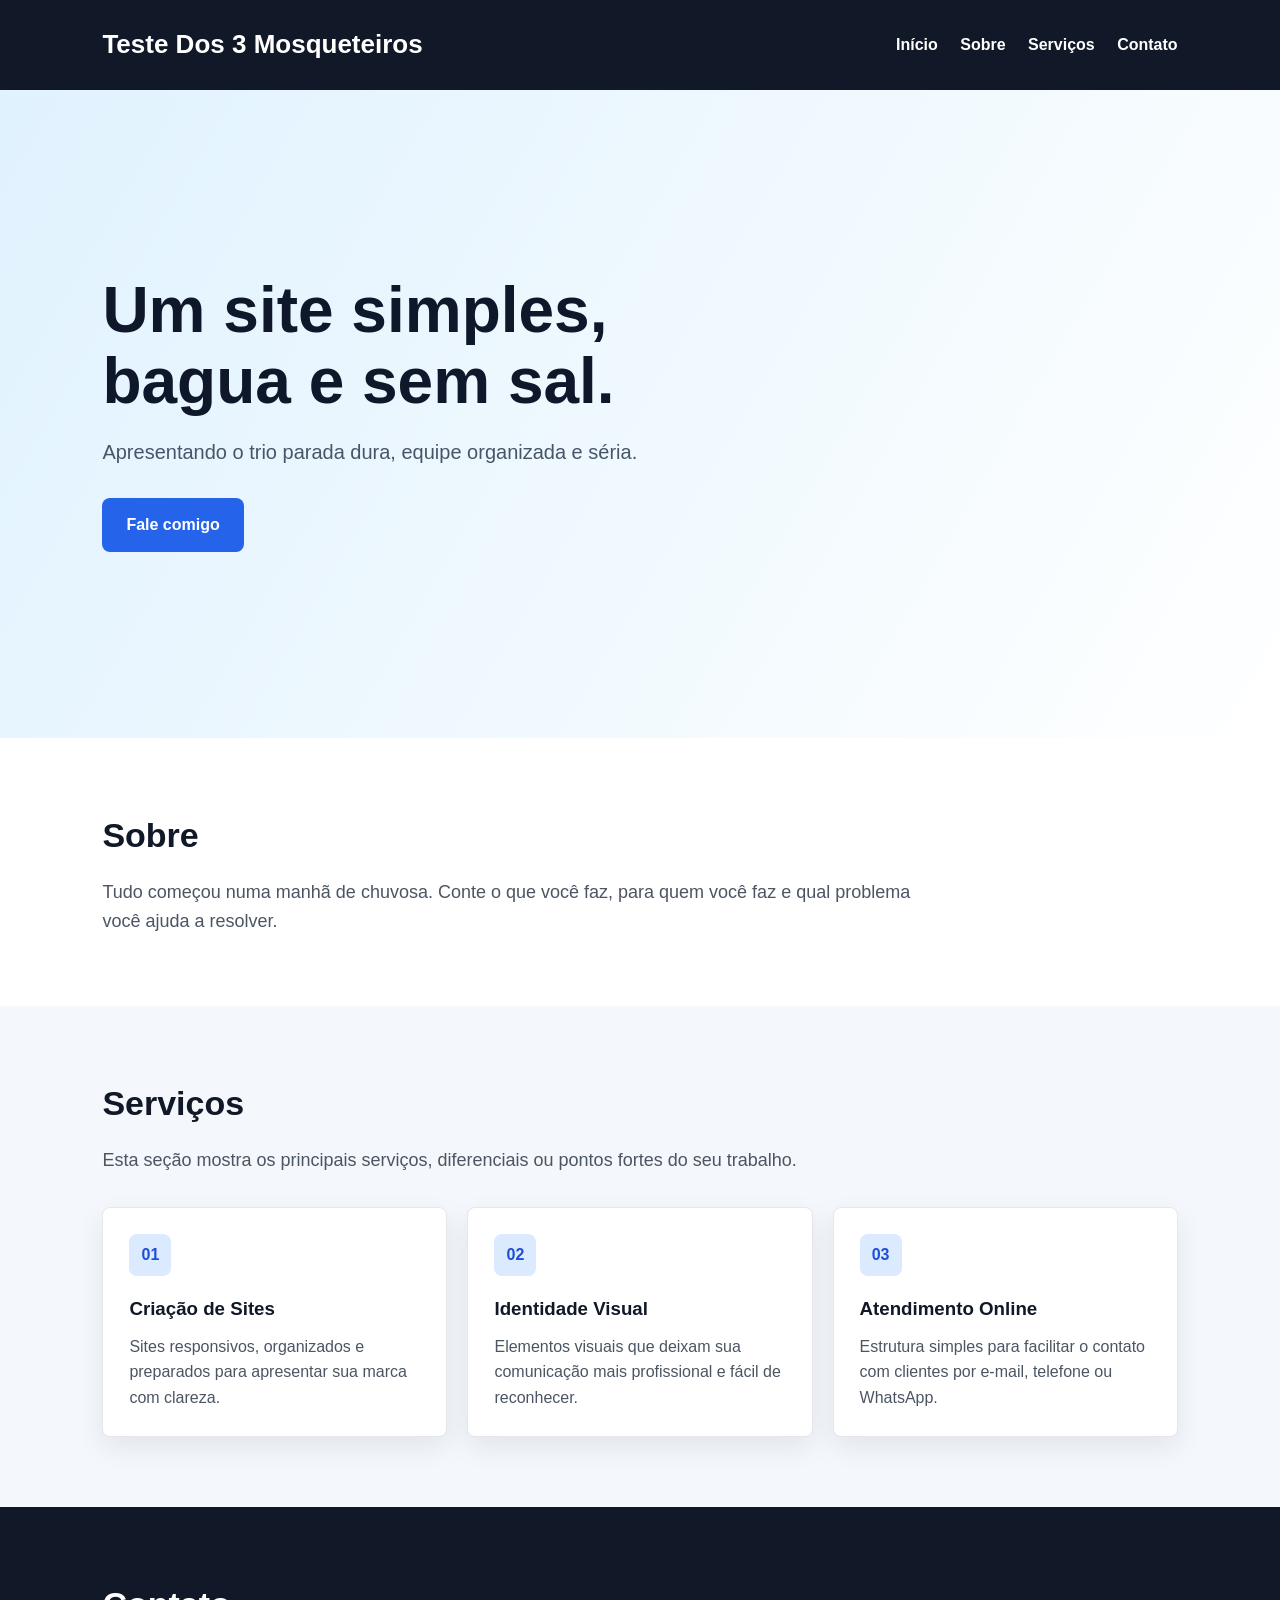
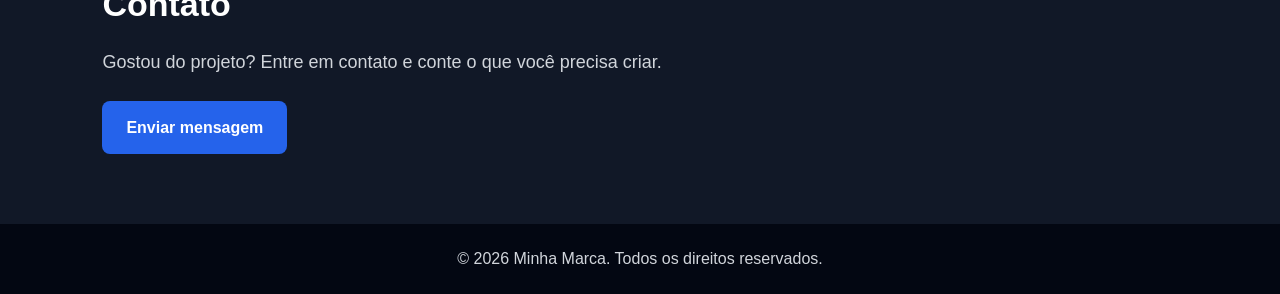
==== Site_TesteGit.html.html @ e8c852d2 "Agora Vai" ====
<!DOCTYPE html>
<html lang="pt-BR">
<head>
  <meta charset="UTF-8">
  <meta name="viewport" content="width=device-width, initial-scale=1.0">
  <title>Meu Site</title>
  <style>
    * {
      box-sizing: border-box;
      margin: 0;
      padding: 0;
    }

    body {
      font-family: Arial, sans-serif;
      background: #f4f7fb;
      color: #1f2937;
      line-height: 1.6;
    }

    header {
      background: #111827;
      color: #ffffff;
      padding: 24px 8%;
      display: flex;
      justify-content: space-between;
      align-items: center;
      gap: 20px;
      flex-wrap: wrap;
    }

    header h1 {
      font-size: 26px;
    }

    nav a {
      color: #ffffff;
      text-decoration: none;
      margin-left: 18px;
      font-weight: bold;
    }

    .inicio {
      min-height: 72vh;
      padding: 80px 8%;
      display: flex;
      align-items: center;
      background: linear-gradient(120deg, #e0f2fe, #ffffff);
    }

    .inicio-conteudo {
      max-width: 680px;
    }

    .inicio h2 {
      font-size: clamp(36px, 6vw, 64px);
      line-height: 1.1;
      margin-bottom: 20px;
      color: #0f172a;
    }

    .inicio p {
      font-size: 20px;
      margin-bottom: 30px;
      color: #475569;
    }

    .botao {
      display: inline-block;
      background: #2563eb;
      color: #ffffff;
      padding: 14px 24px;
      border-radius: 8px;
      text-decoration: none;
      font-weight: bold;
    }

    .sobre {
      padding: 70px 8%;
      background: #ffffff;
    }

    .sobre h2,
    .servicos h2,
    .contato h2 {
      font-size: 34px;
      margin-bottom: 16px;
      color: #111827;
    }

    .sobre p {
      max-width: 850px;
      color: #4b5563;
      font-size: 18px;
    }

    .servicos {
      padding: 70px 8%;
      background: #f4f7fb;
    }

    .servicos-intro {
      max-width: 760px;
      margin-bottom: 32px;
      color: #4b5563;
      font-size: 18px;
    }

    .cards {
      display: grid;
      grid-template-columns: repeat(auto-fit, minmax(220px, 1fr));
      gap: 20px;
    }

    .card {
      background: #ffffff;
      padding: 26px;
      border-radius: 8px;
      border: 1px solid #e5e7eb;
      box-shadow: 0 10px 28px rgba(15, 23, 42, 0.08);
    }

    .card span {
      display: inline-flex;
      width: 42px;
      height: 42px;
      align-items: center;
      justify-content: center;
      border-radius: 8px;
      background: #dbeafe;
      color: #1d4ed8;
      font-weight: bold;
      margin-bottom: 18px;
    }

    .card h3 {
      margin-bottom: 10px;
      color: #111827;
    }

    .card p {
      color: #4b5563;
    }

    .contato {
      padding: 70px 8%;
      background: #111827;
      color: #ffffff;
    }

    .contato h2 {
      color: #ffffff;
    }

    .contato p {
      max-width: 680px;
      margin-bottom: 24px;
      color: #d1d5db;
      font-size: 18px;
    }

    .contato a {
      color: #ffffff;
    }

    footer {
      padding: 22px 8%;
      text-align: center;
      background: #030712;
      color: #d1d5db;
    }

    @media (max-width: 640px) {
      header {
        align-items: flex-start;
      }

      nav a {
        display: inline-block;
        margin: 8px 12px 0 0;
      }

      .inicio,
      .sobre,
      .servicos,
      .contato {
        padding-left: 24px;
        padding-right: 24px;
      }
    }
  </style>
</head>
<body>
  <header>
    <h1>Teste Dos 3 Mosqueteiros</h1>
    <nav>
      <a href="#inicio">Início</a>
      <a href="#sobre">Sobre</a>
      <a href="#servicos">Serviços</a>
      <a href="#contato">Contato</a>
    </nav>
  </header>

  <main>
    <section class="inicio" id="inicio">
      <div class="inicio-conteudo">
        <h2>Um site simples, bagua e sem sal.</h2>
        <p>Apresentando o trio parada dura, equipe organizada e séria.</p>
        <a class="botao" href="#contato">Fale comigo</a>
      </div>
    </section>

    <section class="sobre" id="sobre">
      <h2>Sobre</h2>
      <p>
        Tudo começou numa manhã de chuvosa.
        Conte o que você faz, para quem você faz e qual problema você ajuda a resolver.
      </p>
    </section>

    <section class="servicos" id="servicos">
      <h2>Serviços</h2>
      <p class="servicos-intro">
        Esta seção mostra os principais serviços, diferenciais ou pontos fortes do seu trabalho.
      </p>

      <div class="cards">
        <article class="card">
          <span>01</span>
          <h3>Criação de Sites</h3>
          <p>Sites responsivos, organizados e preparados para apresentar sua marca com clareza.</p>
        </article>

        <article class="card">
          <span>02</span>
          <h3>Identidade Visual</h3>
          <p>Elementos visuais que deixam sua comunicação mais profissional e fácil de reconhecer.</p>
        </article>

        <article class="card">
          <span>03</span>
          <h3>Atendimento Online</h3>
          <p>Estrutura simples para facilitar o contato com clientes por e-mail, telefone ou WhatsApp.</p>
        </article>
      </div>
    </section>

    <section class="contato" id="contato">
      <h2>Contato</h2>
      <p>Gostou do projeto? Entre em contato e conte o que você precisa criar.</p>
      <a class="botao" href="mailto:contato@email.com">Enviar mensagem</a>
    </section>
  </main>

  <footer>
    <p>&copy; 2026 Minha Marca. Todos os direitos reservados.</p>
  </footer>
</body>
</html>
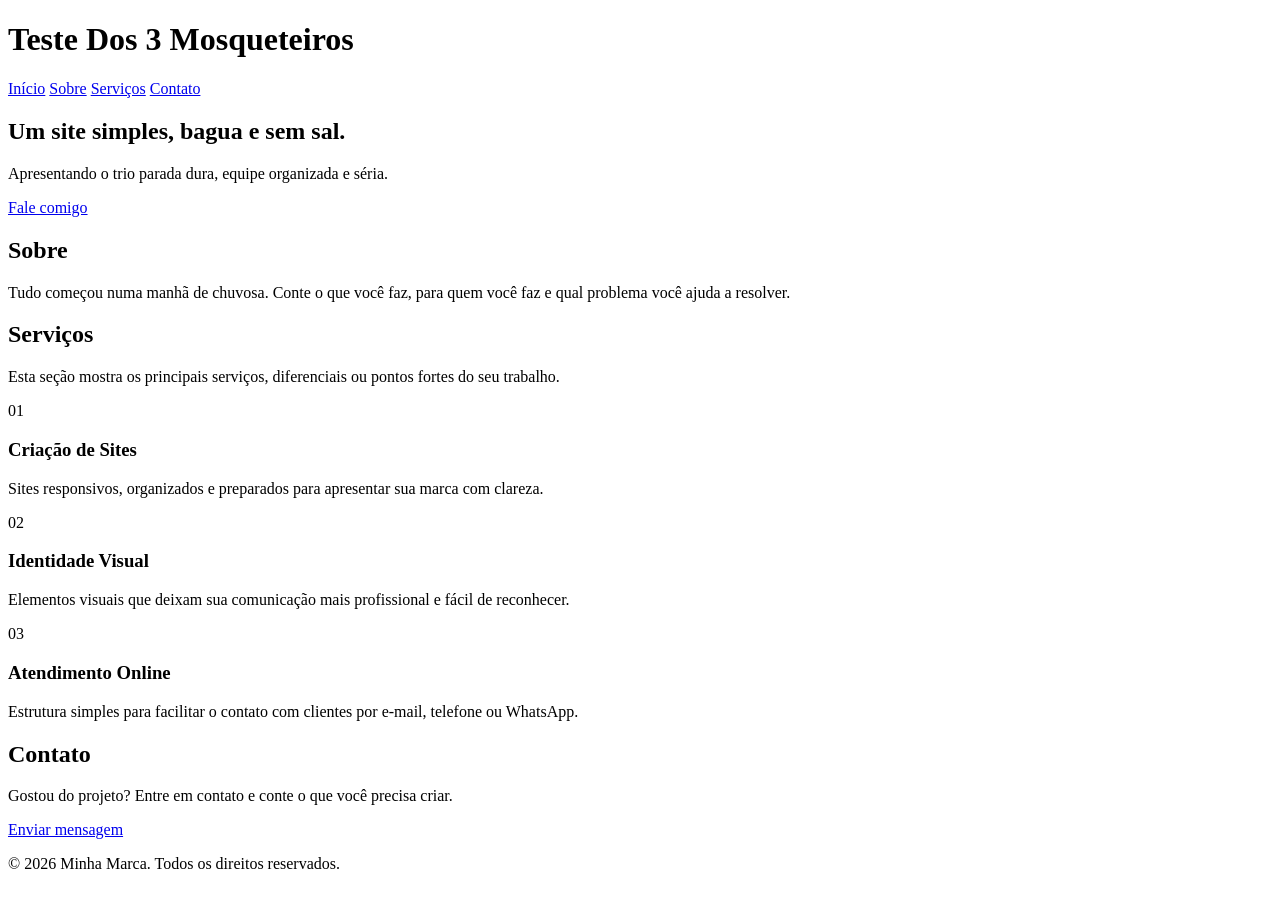
==== commit 38f51ee8: "Organiza minha-branch com arquivo do site" ====
--- a/Site_TesteGit.html.html
+++ b/Site_TesteGit.html.html
@@ -4,191 +4,8 @@
   <meta charset="UTF-8">
   <meta name="viewport" content="width=device-width, initial-scale=1.0">
   <title>Meu Site</title>
-  <style>
-    * {
-      box-sizing: border-box;
-      margin: 0;
-      padding: 0;
-    }
+  <link rel="stylesheet" href="style.css">
 
-    body {
-      font-family: Arial, sans-serif;
-      background: #f4f7fb;
-      color: #1f2937;
-      line-height: 1.6;
-    }
-
-    header {
-      background: #111827;
-      color: #ffffff;
-      padding: 24px 8%;
-      display: flex;
-      justify-content: space-between;
-      align-items: center;
-      gap: 20px;
-      flex-wrap: wrap;
-    }
-
-    header h1 {
-      font-size: 26px;
-    }
-
-    nav a {
-      color: #ffffff;
-      text-decoration: none;
-      margin-left: 18px;
-      font-weight: bold;
-    }
-
-    .inicio {
-      min-height: 72vh;
-      padding: 80px 8%;
-      display: flex;
-      align-items: center;
-      background: linear-gradient(120deg, #e0f2fe, #ffffff);
-    }
-
-    .inicio-conteudo {
-      max-width: 680px;
-    }
-
-    .inicio h2 {
-      font-size: clamp(36px, 6vw, 64px);
-      line-height: 1.1;
-      margin-bottom: 20px;
-      color: #0f172a;
-    }
-
-    .inicio p {
-      font-size: 20px;
-      margin-bottom: 30px;
-      color: #475569;
-    }
-
-    .botao {
-      display: inline-block;
-      background: #2563eb;
-      color: #ffffff;
-      padding: 14px 24px;
-      border-radius: 8px;
-      text-decoration: none;
-      font-weight: bold;
-    }
-
-    .sobre {
-      padding: 70px 8%;
-      background: #ffffff;
-    }
-
-    .sobre h2,
-    .servicos h2,
-    .contato h2 {
-      font-size: 34px;
-      margin-bottom: 16px;
-      color: #111827;
-    }
-
-    .sobre p {
-      max-width: 850px;
-      color: #4b5563;
-      font-size: 18px;
-    }
-
-    .servicos {
-      padding: 70px 8%;
-      background: #f4f7fb;
-    }
-
-    .servicos-intro {
-      max-width: 760px;
-      margin-bottom: 32px;
-      color: #4b5563;
-      font-size: 18px;
-    }
-
-    .cards {
-      display: grid;
-      grid-template-columns: repeat(auto-fit, minmax(220px, 1fr));
-      gap: 20px;
-    }
-
-    .card {
-      background: #ffffff;
-      padding: 26px;
-      border-radius: 8px;
-      border: 1px solid #e5e7eb;
-      box-shadow: 0 10px 28px rgba(15, 23, 42, 0.08);
-    }
-
-    .card span {
-      display: inline-flex;
-      width: 42px;
-      height: 42px;
-      align-items: center;
-      justify-content: center;
-      border-radius: 8px;
-      background: #dbeafe;
-      color: #1d4ed8;
-      font-weight: bold;
-      margin-bottom: 18px;
-    }
-
-    .card h3 {
-      margin-bottom: 10px;
-      color: #111827;
-    }
-
-    .card p {
-      color: #4b5563;
-    }
-
-    .contato {
-      padding: 70px 8%;
-      background: #111827;
-      color: #ffffff;
-    }
-
-    .contato h2 {
-      color: #ffffff;
-    }
-
-    .contato p {
-      max-width: 680px;
-      margin-bottom: 24px;
-      color: #d1d5db;
-      font-size: 18px;
-    }
-
-    .contato a {
-      color: #ffffff;
-    }
-
-    footer {
-      padding: 22px 8%;
-      text-align: center;
-      background: #030712;
-      color: #d1d5db;
-    }
-
-    @media (max-width: 640px) {
-      header {
-        align-items: flex-start;
-      }
-
-      nav a {
-        display: inline-block;
-        margin: 8px 12px 0 0;
-      }
-
-      .inicio,
-      .sobre,
-      .servicos,
-      .contato {
-        padding-left: 24px;
-        padding-right: 24px;
-      }
-    }
-  </style>
 </head>
 <body>
   <header>
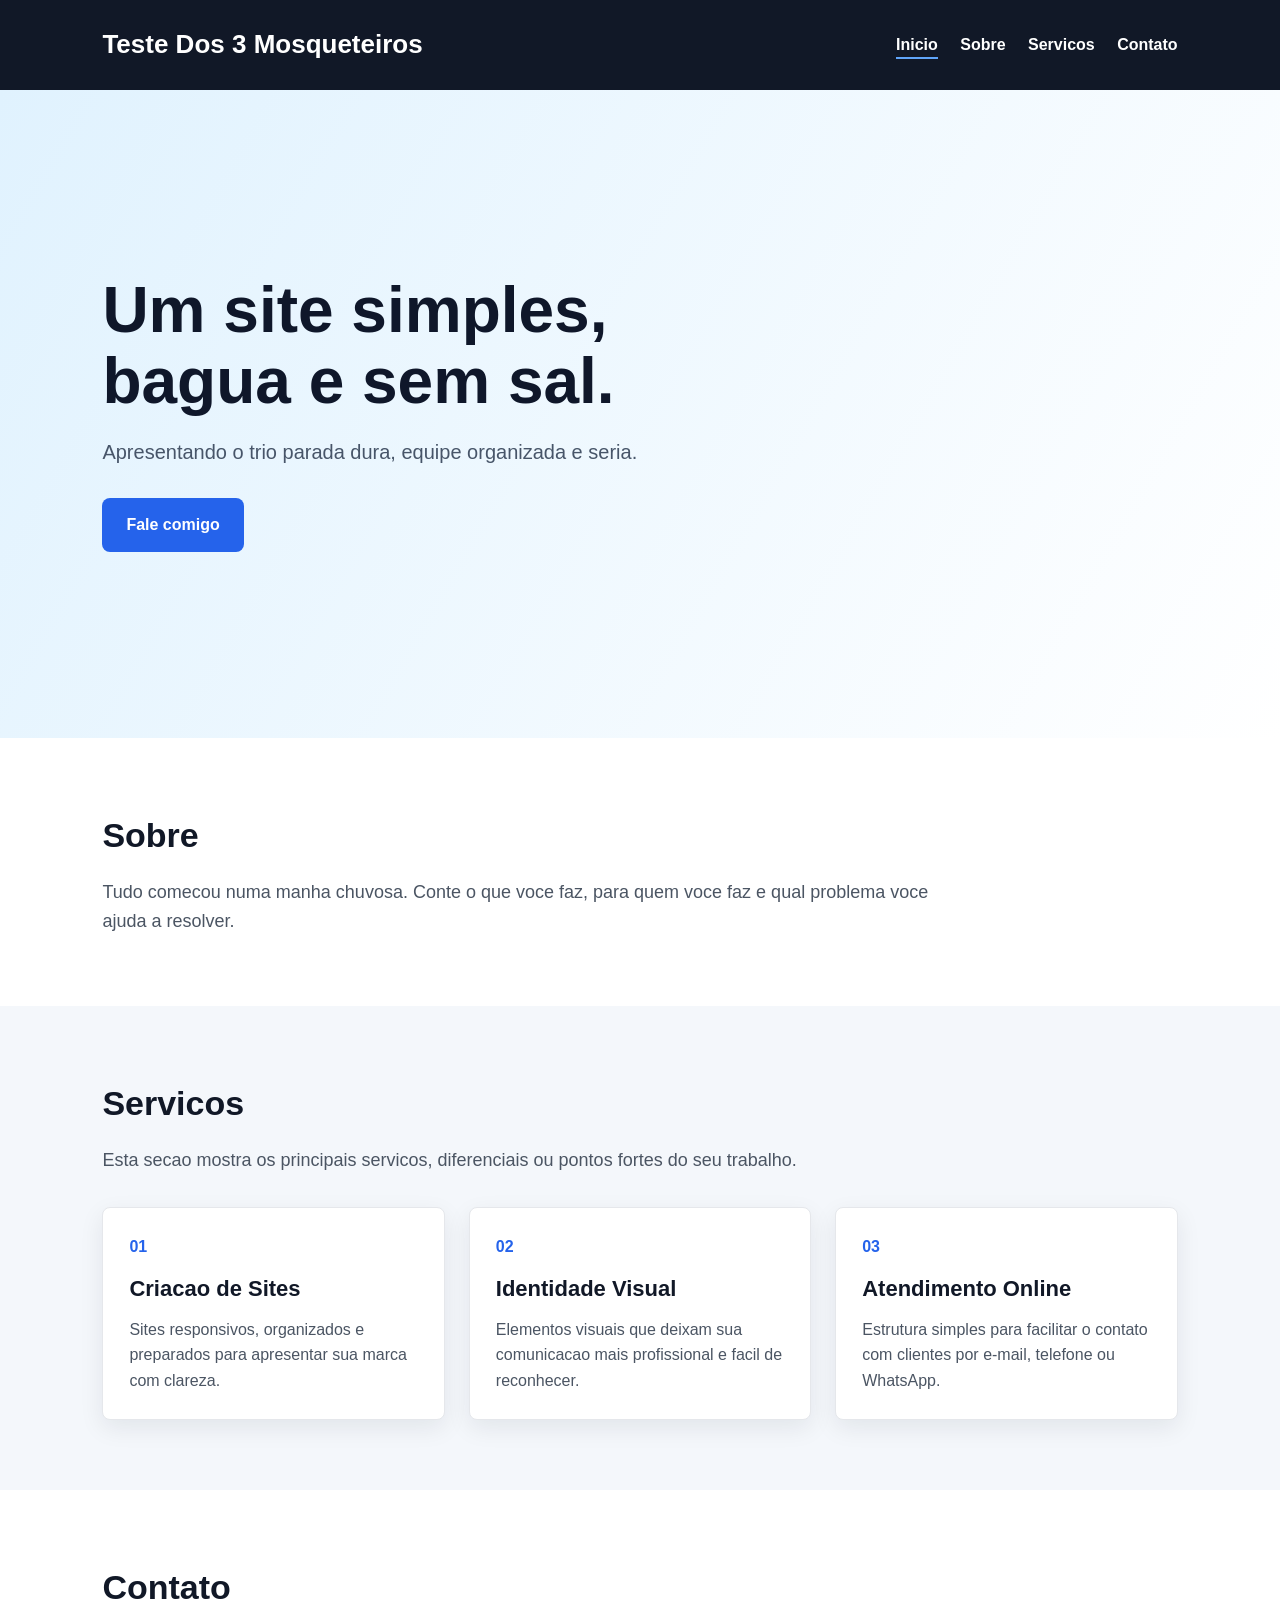
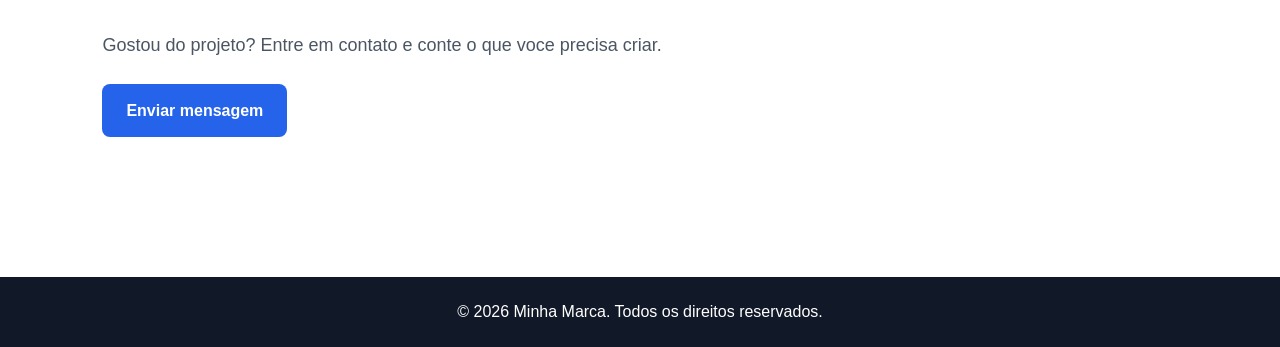
==== commit 175e8785: "Adiciona javascript puro ao projeto" ====
--- a/Site_TesteGit.html.html
+++ b/Site_TesteGit.html.html
@@ -1,19 +1,19 @@
-<!DOCTYPE html>
+﻿<!DOCTYPE html>
 <html lang="pt-BR">
 <head>
   <meta charset="UTF-8">
   <meta name="viewport" content="width=device-width, initial-scale=1.0">
   <title>Meu Site</title>
   <link rel="stylesheet" href="style.css">
-
+  <script src="script.js" defer></script>
 </head>
 <body>
   <header>
     <h1>Teste Dos 3 Mosqueteiros</h1>
-    <nav>
-      <a href="#inicio">Início</a>
+    <nav aria-label="Navegacao principal">
+      <a href="#inicio">Inicio</a>
       <a href="#sobre">Sobre</a>
-      <a href="#servicos">Serviços</a>
+      <a href="#servicos">Servicos</a>
       <a href="#contato">Contato</a>
     </nav>
   </header>
@@ -22,7 +22,7 @@
     <section class="inicio" id="inicio">
       <div class="inicio-conteudo">
         <h2>Um site simples, bagua e sem sal.</h2>
-        <p>Apresentando o trio parada dura, equipe organizada e séria.</p>
+        <p>Apresentando o trio parada dura, equipe organizada e seria.</p>
         <a class="botao" href="#contato">Fale comigo</a>
       </div>
     </section>
@@ -30,31 +30,31 @@
     <section class="sobre" id="sobre">
       <h2>Sobre</h2>
       <p>
-        Tudo começou numa manhã de chuvosa.
-        Conte o que você faz, para quem você faz e qual problema você ajuda a resolver.
+        Tudo comecou numa manha chuvosa.
+        Conte o que voce faz, para quem voce faz e qual problema voce ajuda a resolver.
       </p>
     </section>
 
     <section class="servicos" id="servicos">
-      <h2>Serviços</h2>
+      <h2>Servicos</h2>
       <p class="servicos-intro">
-        Esta seção mostra os principais serviços, diferenciais ou pontos fortes do seu trabalho.
+        Esta secao mostra os principais servicos, diferenciais ou pontos fortes do seu trabalho.
       </p>
 
       <div class="cards">
-        <article class="card">
+        <article class="card" tabindex="0">
           <span>01</span>
-          <h3>Criação de Sites</h3>
+          <h3>Criacao de Sites</h3>
           <p>Sites responsivos, organizados e preparados para apresentar sua marca com clareza.</p>
         </article>
 
-        <article class="card">
+        <article class="card" tabindex="0">
           <span>02</span>
           <h3>Identidade Visual</h3>
-          <p>Elementos visuais que deixam sua comunicação mais profissional e fácil de reconhecer.</p>
+          <p>Elementos visuais que deixam sua comunicacao mais profissional e facil de reconhecer.</p>
         </article>
 
-        <article class="card">
+        <article class="card" tabindex="0">
           <span>03</span>
           <h3>Atendimento Online</h3>
           <p>Estrutura simples para facilitar o contato com clientes por e-mail, telefone ou WhatsApp.</p>
@@ -64,13 +64,14 @@
 
     <section class="contato" id="contato">
       <h2>Contato</h2>
-      <p>Gostou do projeto? Entre em contato e conte o que você precisa criar.</p>
-      <a class="botao" href="mailto:contato@email.com">Enviar mensagem</a>
+      <p>Gostou do projeto? Entre em contato e conte o que voce precisa criar.</p>
+      <a class="botao" id="botao-contato" href="mailto:contato@email.com">Enviar mensagem</a>
+      <p class="mensagem-status" id="mensagem-status" aria-live="polite"></p>
     </section>
   </main>
 
   <footer>
-    <p>&copy; 2026 Minha Marca. Todos os direitos reservados.</p>
+    <p>&copy; <span id="ano-atual">2026</span> Minha Marca. Todos os direitos reservados.</p>
   </footer>
 </body>
 </html>
--- a/style.css
+++ b/style.css
@@ -0,0 +1,205 @@
+﻿* {
+  box-sizing: border-box;
+  margin: 0;
+  padding: 0;
+}
+
+html {
+  scroll-behavior: smooth;
+}
+
+body {
+  font-family: Arial, sans-serif;
+  background: #f4f7fb;
+  color: #1f2937;
+  line-height: 1.6;
+}
+
+header {
+  background: #111827;
+  color: #ffffff;
+  padding: 24px 8%;
+  display: flex;
+  justify-content: space-between;
+  align-items: center;
+  gap: 20px;
+  flex-wrap: wrap;
+  position: sticky;
+  top: 0;
+  z-index: 10;
+}
+
+header h1 {
+  font-size: 26px;
+}
+
+nav a {
+  color: #ffffff;
+  text-decoration: none;
+  margin-left: 18px;
+  font-weight: bold;
+  border-bottom: 2px solid transparent;
+  padding-bottom: 4px;
+}
+
+nav a.ativo,
+nav a:hover {
+  border-color: #60a5fa;
+}
+
+.inicio {
+  min-height: 72vh;
+  padding: 80px 8%;
+  display: flex;
+  align-items: center;
+  background: linear-gradient(120deg, #e0f2fe, #ffffff);
+}
+
+.inicio-conteudo {
+  max-width: 680px;
+}
+
+.inicio h2 {
+  font-size: clamp(36px, 6vw, 64px);
+  line-height: 1.1;
+  margin-bottom: 20px;
+  color: #0f172a;
+}
+
+.inicio p {
+  font-size: 20px;
+  margin-bottom: 30px;
+  color: #475569;
+}
+
+.botao {
+  display: inline-block;
+  background: #2563eb;
+  color: #ffffff;
+  padding: 14px 24px;
+  border-radius: 8px;
+  text-decoration: none;
+  font-weight: bold;
+  transition: transform 0.2s ease, background 0.2s ease;
+}
+
+.botao:hover {
+  background: #1d4ed8;
+  transform: translateY(-2px);
+}
+
+.sobre {
+  padding: 70px 8%;
+  background: #ffffff;
+}
+
+.sobre h2,
+.servicos h2,
+.contato h2 {
+  font-size: 34px;
+  margin-bottom: 16px;
+  color: #111827;
+}
+
+.sobre p {
+  max-width: 850px;
+  color: #4b5563;
+  font-size: 18px;
+}
+
+.servicos {
+  padding: 70px 8%;
+  background: #f4f7fb;
+}
+
+.servicos-intro {
+  max-width: 760px;
+  margin-bottom: 32px;
+  color: #4b5563;
+  font-size: 18px;
+}
+
+.cards {
+  display: grid;
+  grid-template-columns: repeat(auto-fit, minmax(240px, 1fr));
+  gap: 24px;
+}
+
+.card {
+  background: #ffffff;
+  border: 1px solid #e5e7eb;
+  border-radius: 8px;
+  padding: 26px;
+  box-shadow: 0 8px 24px rgba(15, 23, 42, 0.08);
+  transition: transform 0.2s ease, box-shadow 0.2s ease;
+}
+
+.card:hover,
+.card:focus,
+.card.destacado {
+  outline: none;
+  transform: translateY(-6px);
+  box-shadow: 0 14px 32px rgba(15, 23, 42, 0.14);
+}
+
+.card span {
+  display: inline-block;
+  margin-bottom: 12px;
+  color: #2563eb;
+  font-weight: bold;
+}
+
+.card h3 {
+  margin-bottom: 10px;
+  color: #111827;
+  font-size: 22px;
+}
+
+.card p {
+  color: #4b5563;
+}
+
+.contato {
+  padding: 70px 8%;
+  background: #ffffff;
+}
+
+.contato p {
+  max-width: 720px;
+  margin-bottom: 24px;
+  color: #4b5563;
+  font-size: 18px;
+}
+
+.mensagem-status {
+  min-height: 28px;
+  margin-top: 18px;
+  color: #166534;
+  font-weight: bold;
+}
+
+footer {
+  background: #111827;
+  color: #ffffff;
+  text-align: center;
+  padding: 22px 8%;
+}
+
+@media (max-width: 640px) {
+  header {
+    align-items: flex-start;
+  }
+
+  nav a {
+    display: inline-block;
+    margin: 6px 12px 0 0;
+  }
+
+  .inicio,
+  .sobre,
+  .servicos,
+  .contato {
+    padding-left: 6%;
+    padding-right: 6%;
+  }
+}
